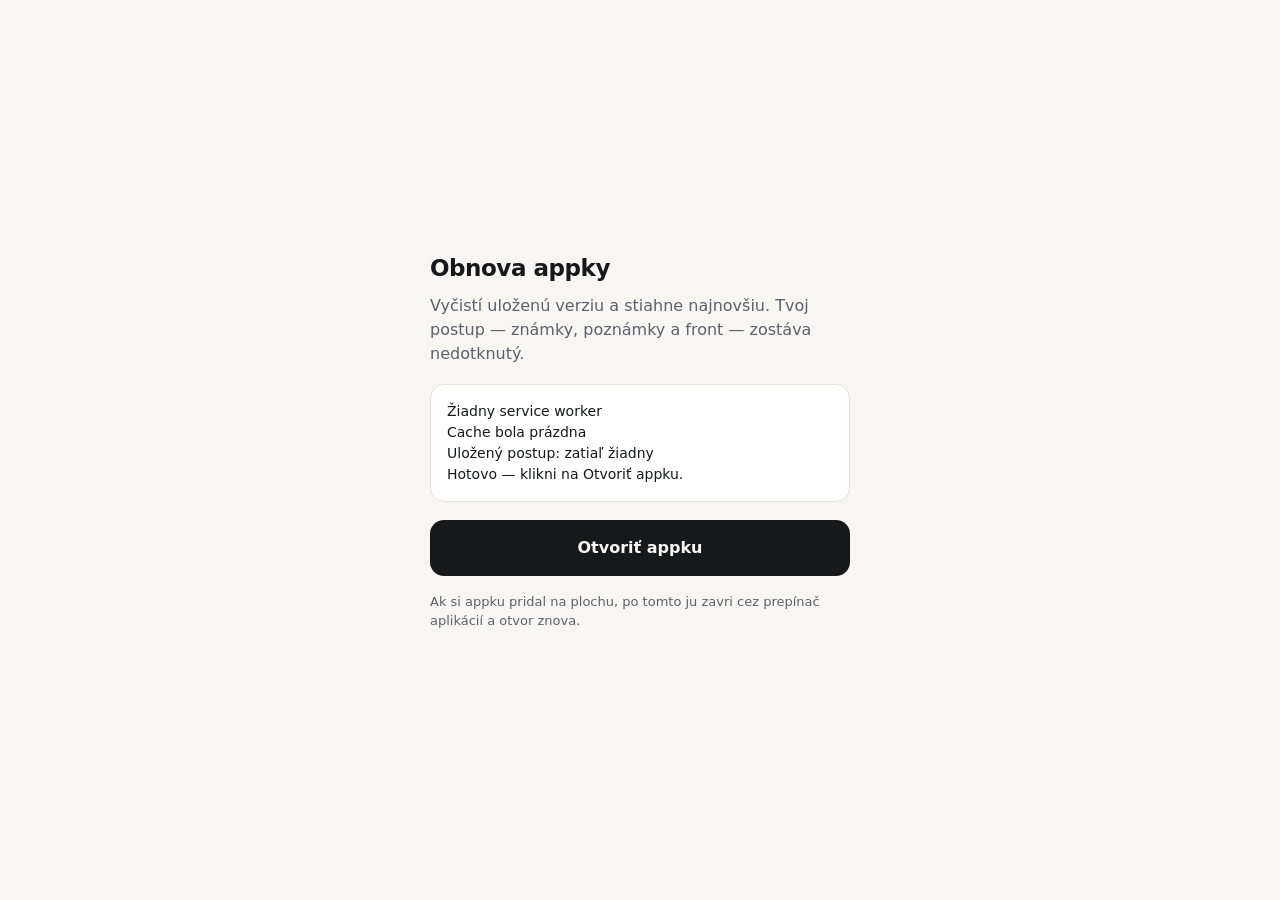
==== reset.html @ 77f9f372 "Network-first service worker + záchranná stránka reset.html Cache-first znamenala, že nová verzia sa" ====
<!doctype html>
<html lang="sk">
<head>
<meta charset="utf-8">
<title>Obnova appky</title>
<meta name="viewport" content="width=device-width, initial-scale=1, viewport-fit=cover">
<meta name="color-scheme" content="light dark">
<style>
  :root { --bg:#f7f6f3; --fg:#16181a; --soft:#5c6169; --line:#e2e0da; --card:#fff; }
  @media (prefers-color-scheme: dark) {
    :root { --bg:#111315; --fg:#eceef0; --soft:#9aa0a8; --line:#292d31; --card:#191c1f; }
  }
  * { box-sizing: border-box; }
  body {
    margin:0; min-height:100dvh; background:var(--bg); color:var(--fg);
    font:16px/1.5 -apple-system, BlinkMacSystemFont, system-ui, sans-serif;
    display:grid; place-items:center; padding:28px;
  }
  main { width:100%; max-width:420px; }
  h1 { font-size:23px; font-weight:600; letter-spacing:-.02em; margin:0 0 8px; }
  p { color:var(--soft); margin:0 0 18px; }
  #stav {
    background:var(--card); border:1px solid var(--line); border-radius:14px;
    padding:16px; font-size:14px; white-space:pre-line; margin-bottom:18px;
  }
  a.btn {
    display:block; text-align:center; text-decoration:none;
    background:var(--fg); color:var(--bg); border-radius:14px;
    padding:16px; font-weight:600;
  }
  .muted { font-size:13px; color:var(--soft); margin-top:16px; }
</style>
</head>
<body>
<main>
  <h1>Obnova appky</h1>
  <p>Vyčistí uloženú verziu a stiahne najnovšiu. Tvoj postup — známky, poznámky a front — zostáva nedotknutý.</p>
  <div id="stav">Pracujem…</div>
  <a class="btn" href="./index.html#/dnes">Otvoriť appku</a>
  <p class="muted">Ak si appku pridal na plochu, po tomto ju zavri cez prepínač aplikácií a otvor znova.</p>
</main>
<script>
(async () => {
  const out = [];
  const say = (t) => { out.push(t); document.getElementById('stav').textContent = out.join('\n'); };
  try {
    const regs = await navigator.serviceWorker.getRegistrations();
    for (const r of regs) await r.unregister();
    say(regs.length ? `Odstránený service worker (${regs.length})` : 'Žiadny service worker');
  } catch { say('Service worker sa nepodarilo odstrániť'); }
  try {
    const keys = await caches.keys();
    for (const k of keys) await caches.delete(k);
    say(keys.length ? `Vymazaná cache: ${keys.join(', ')}` : 'Cache bola prázdna');
  } catch { say('Cache sa nepodarilo vymazať'); }
  try {
    const raw = localStorage.getItem('maturita.v1');
    const n = raw ? Object.keys(JSON.parse(raw).topics || {}).length : 0;
    say(n ? `Postup zachovaný: ${n} tém` : 'Uložený postup: zatiaľ žiadny');
  } catch { say('Postup: nedá sa prečítať'); }
  say('Hotovo — klikni na Otvoriť appku.');
})();
</script>
</body>
</html>
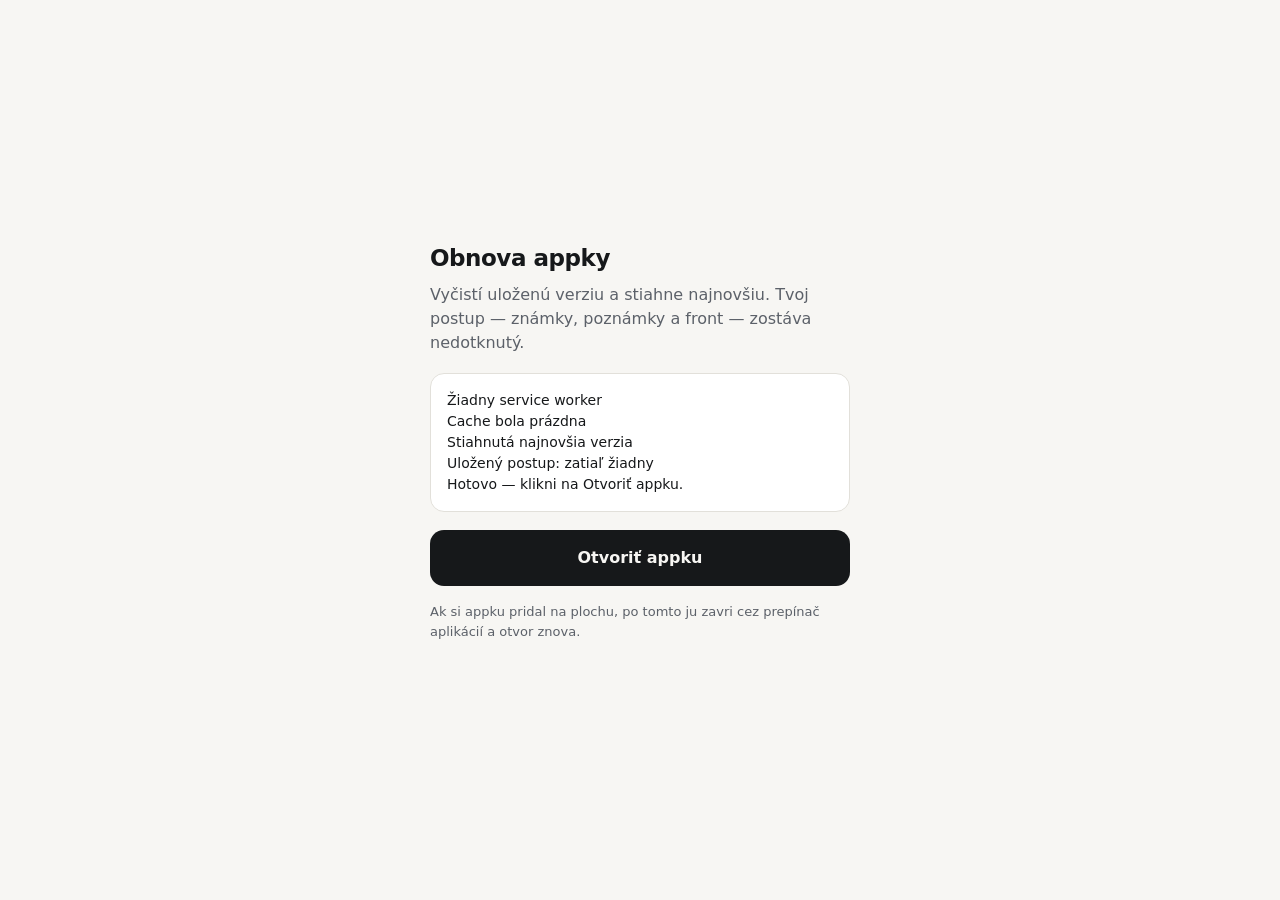
==== commit e6b5b9c8: "Obísť aj HTTP cache prehliadača, nielen cache service workera GitHub Pages posiela max-age=600, takž" ====
--- a/reset.html
+++ b/reset.html
@@ -36,7 +36,7 @@
   <h1>Obnova appky</h1>
   <p>Vyčistí uloženú verziu a stiahne najnovšiu. Tvoj postup — známky, poznámky a front — zostáva nedotknutý.</p>
   <div id="stav">Pracujem…</div>
-  <a class="btn" href="./index.html#/dnes">Otvoriť appku</a>
+  <a class="btn" href="./index.html#/dnes" id="otvorit">Otvoriť appku</a>
   <p class="muted">Ak si appku pridal na plochu, po tomto ju zavri cez prepínač aplikácií a otvor znova.</p>
 </main>
 <script>
@@ -54,10 +54,16 @@
     say(keys.length ? `Vymazaná cache: ${keys.join(', ')}` : 'Cache bola prázdna');
   } catch { say('Cache sa nepodarilo vymazať'); }
   try {
+    const files = ['index.html','styles.css','js/catalog.js','js/app.js','sw.js','manifest.webmanifest'];
+    await Promise.all(files.map((u) => fetch(u + '?t=' + Date.now(), { cache: 'reload' }).catch(() => {})));
+    say('Stiahnutá najnovšia verzia');
+  } catch { say('Nové súbory sa nepodarilo stiahnuť — skús to online'); }
+  try {
     const raw = localStorage.getItem('maturita.v1');
     const n = raw ? Object.keys(JSON.parse(raw).topics || {}).length : 0;
     say(n ? `Postup zachovaný: ${n} tém` : 'Uložený postup: zatiaľ žiadny');
   } catch { say('Postup: nedá sa prečítať'); }
+  document.getElementById('otvorit').href = './index.html?t=' + Date.now() + '#/dnes';
   say('Hotovo — klikni na Otvoriť appku.');
 })();
 </script>
